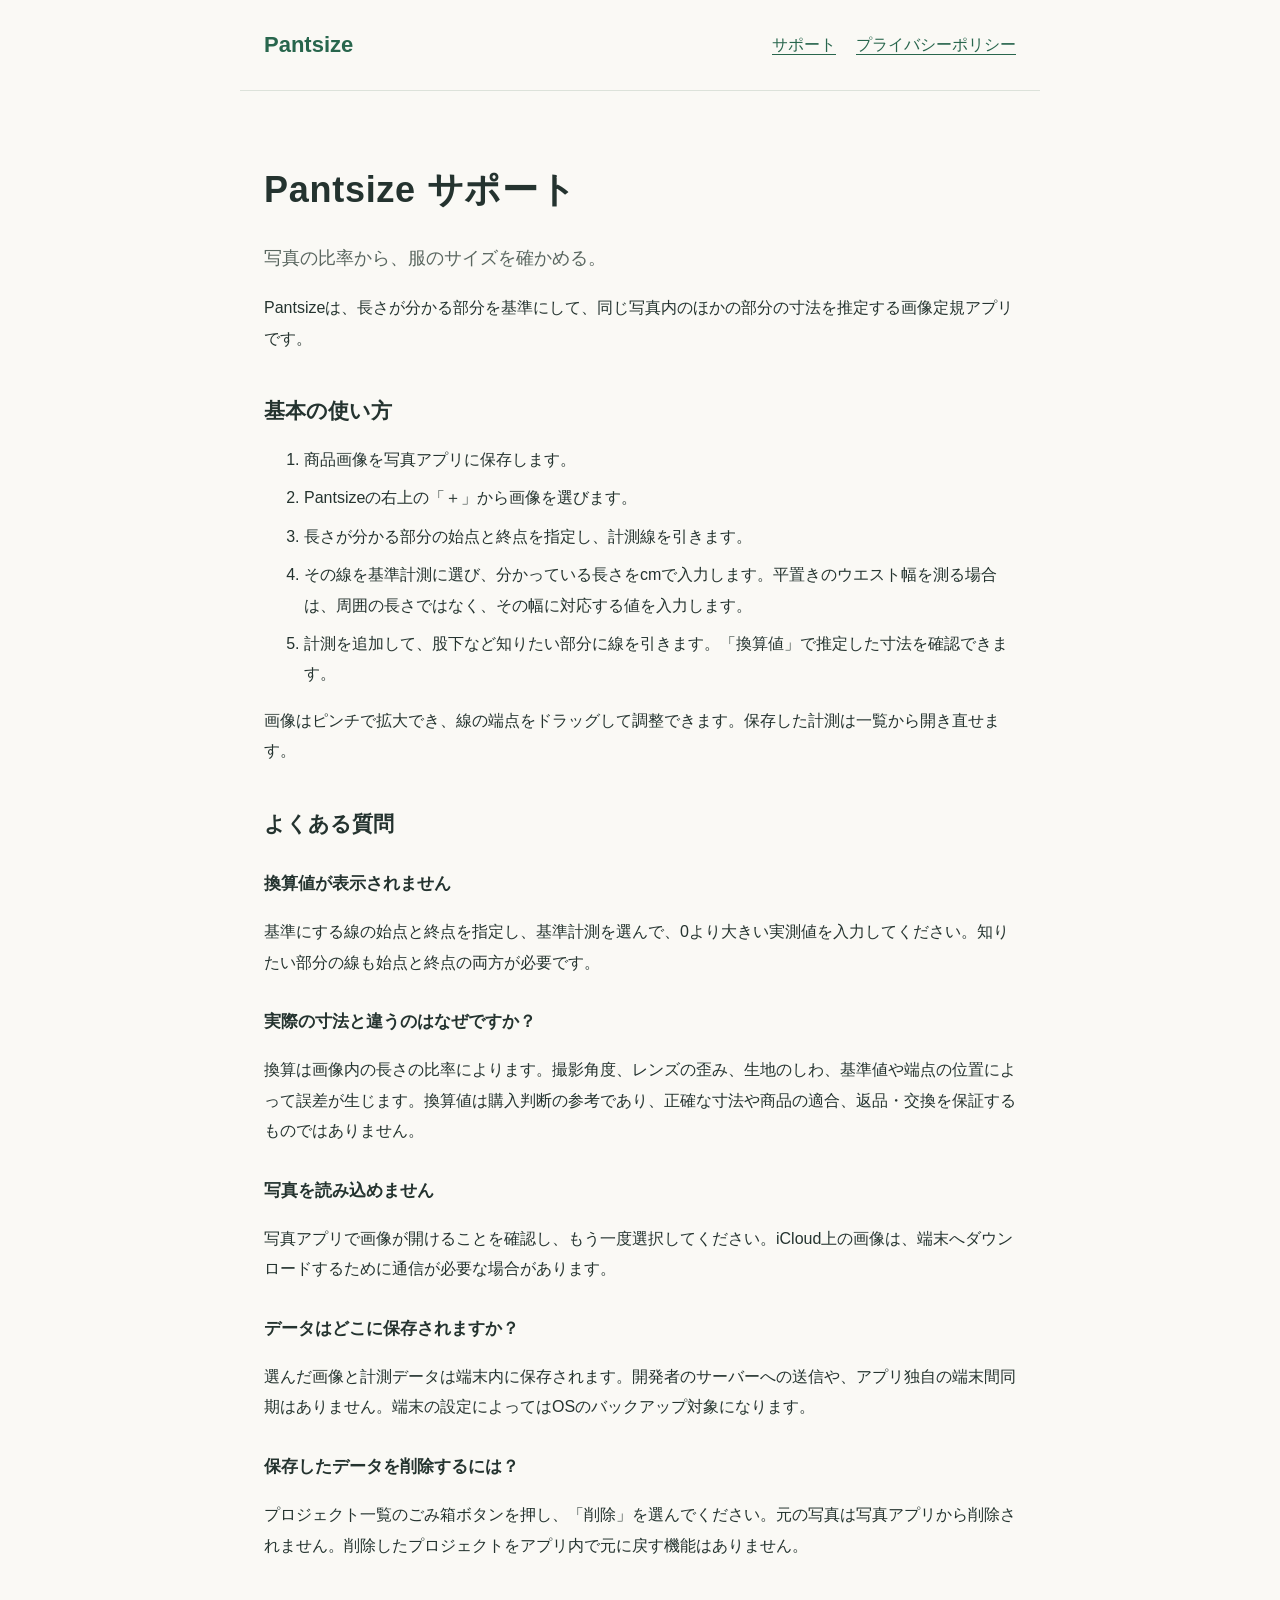
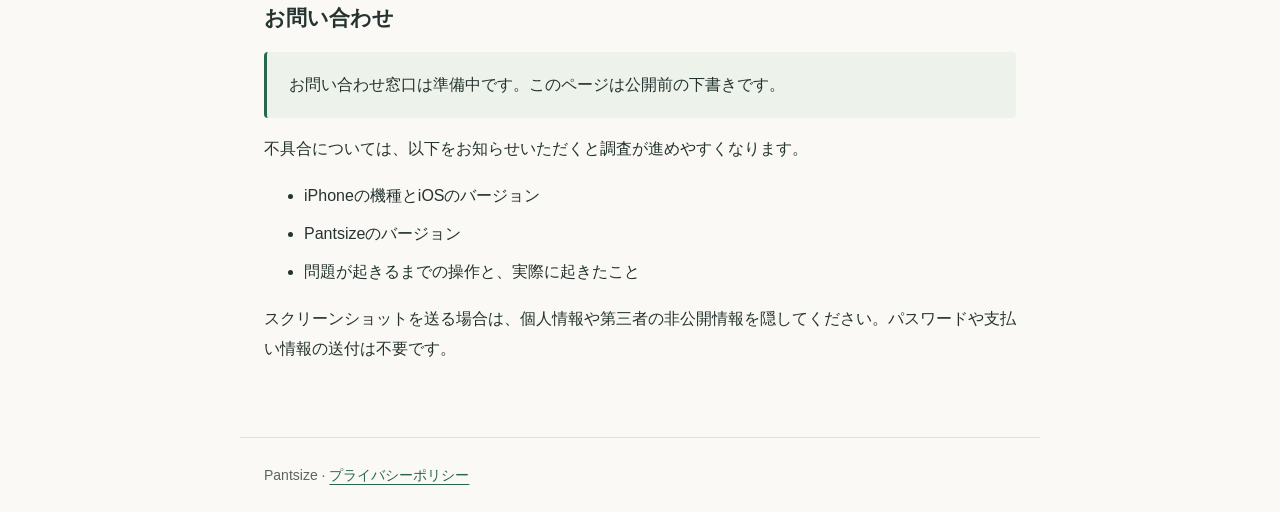
==== docs/site/index.html @ 0a53e317 "Initial import of Pantsize" ====
<!doctype html>
<html lang="ja">
<head><meta charset="utf-8"><meta name="viewport" content="width=device-width,initial-scale=1"><title>サポート | Pantsize</title><meta name="description" content="写真の比率から服の寸法を推定するPantsizeの使い方、よくある質問、お問い合わせ。"><link rel="stylesheet" href="style.css"></head>
<body>
<header><a class="brand" href="index.html">Pantsize</a><nav aria-label="ページ"><a href="index.html" aria-current="page">サポート</a><a href="privacy.html">プライバシーポリシー</a></nav></header>
<main>
<h1>Pantsize サポート</h1>
<p class="lead">写真の比率から、服のサイズを確かめる。</p>
<p>Pantsizeは、長さが分かる部分を基準にして、同じ写真内のほかの部分の寸法を推定する画像定規アプリです。</p>
<h2>基本の使い方</h2>
<ol><li>商品画像を写真アプリに保存します。</li><li>Pantsizeの右上の「＋」から画像を選びます。</li><li>長さが分かる部分の始点と終点を指定し、計測線を引きます。</li><li>その線を基準計測に選び、分かっている長さをcmで入力します。平置きのウエスト幅を測る場合は、周囲の長さではなく、その幅に対応する値を入力します。</li><li>計測を追加して、股下など知りたい部分に線を引きます。「換算値」で推定した寸法を確認できます。</li></ol>
<p>画像はピンチで拡大でき、線の端点をドラッグして調整できます。保存した計測は一覧から開き直せます。</p>
<h2>よくある質問</h2>
<h3>換算値が表示されません</h3><p>基準にする線の始点と終点を指定し、基準計測を選んで、0より大きい実測値を入力してください。知りたい部分の線も始点と終点の両方が必要です。</p>
<h3>実際の寸法と違うのはなぜですか？</h3><p>換算は画像内の長さの比率によります。撮影角度、レンズの歪み、生地のしわ、基準値や端点の位置によって誤差が生じます。換算値は購入判断の参考であり、正確な寸法や商品の適合、返品・交換を保証するものではありません。</p>
<h3>写真を読み込めません</h3><p>写真アプリで画像が開けることを確認し、もう一度選択してください。iCloud上の画像は、端末へダウンロードするために通信が必要な場合があります。</p>
<h3>データはどこに保存されますか？</h3><p>選んだ画像と計測データは端末内に保存されます。開発者のサーバーへの送信や、アプリ独自の端末間同期はありません。端末の設定によってはOSのバックアップ対象になります。</p>
<h3>保存したデータを削除するには？</h3><p>プロジェクト一覧のごみ箱ボタンを押し、「削除」を選んでください。元の写真は写真アプリから削除されません。削除したプロジェクトをアプリ内で元に戻す機能はありません。</p>
<section id="contact" aria-labelledby="contact-title"><h2 id="contact-title">お問い合わせ</h2>
<!-- 公開前に、ユーザー指定の問い合わせ先へ置き換える。 -->
<p class="notice">お問い合わせ窓口は準備中です。このページは公開前の下書きです。</p>
<p>不具合については、以下をお知らせいただくと調査が進めやすくなります。</p>
<ul><li>iPhoneの機種とiOSのバージョン</li><li>Pantsizeのバージョン</li><li>問題が起きるまでの操作と、実際に起きたこと</li></ul>
<p>スクリーンショットを送る場合は、個人情報や第三者の非公開情報を隠してください。パスワードや支払い情報の送付は不要です。</p></section>
</main><footer>Pantsize · <a href="privacy.html">プライバシーポリシー</a></footer>
</body></html>
---- docs/site/style.css ----
:root{color-scheme:light;--ink:#24332f;--muted:#59665f;--accent:#28664d;--paper:#faf9f5}*{box-sizing:border-box}body{margin:0;background:var(--paper);color:var(--ink);font-family:-apple-system,BlinkMacSystemFont,"Hiragino Sans","Noto Sans JP",sans-serif;line-height:1.9}header,main,footer{max-width:800px;margin:auto;padding:24px}header{display:flex;flex-wrap:wrap;align-items:center;justify-content:space-between;gap:16px;border-bottom:1px solid #dce2da}.brand{font-size:22px;font-weight:750;text-decoration:none}nav{display:flex;flex-wrap:wrap;gap:20px}a{color:var(--accent);text-underline-offset:4px}a:focus-visible{outline:3px solid var(--accent);outline-offset:5px}main{padding-top:48px;padding-bottom:56px}h1{font-size:clamp(26px,5vw,36px);line-height:1.5;letter-spacing:.02em}h2{font-size:21px;line-height:1.6;margin-top:40px}h3{font-size:17px;margin-top:28px}.lead{font-size:18px;color:var(--muted)}.date,footer{font-size:14px;color:var(--muted)}.notice{padding:18px 22px;background:#edf2eb;border-left:3px solid var(--accent);border-radius:4px}li{margin:8px 0}footer{border-top:1px solid #dce2da} @media(max-width:480px){header,main,footer{padding-left:20px;padding-right:20px}main{padding-top:28px}nav{gap:14px;font-size:14px}}
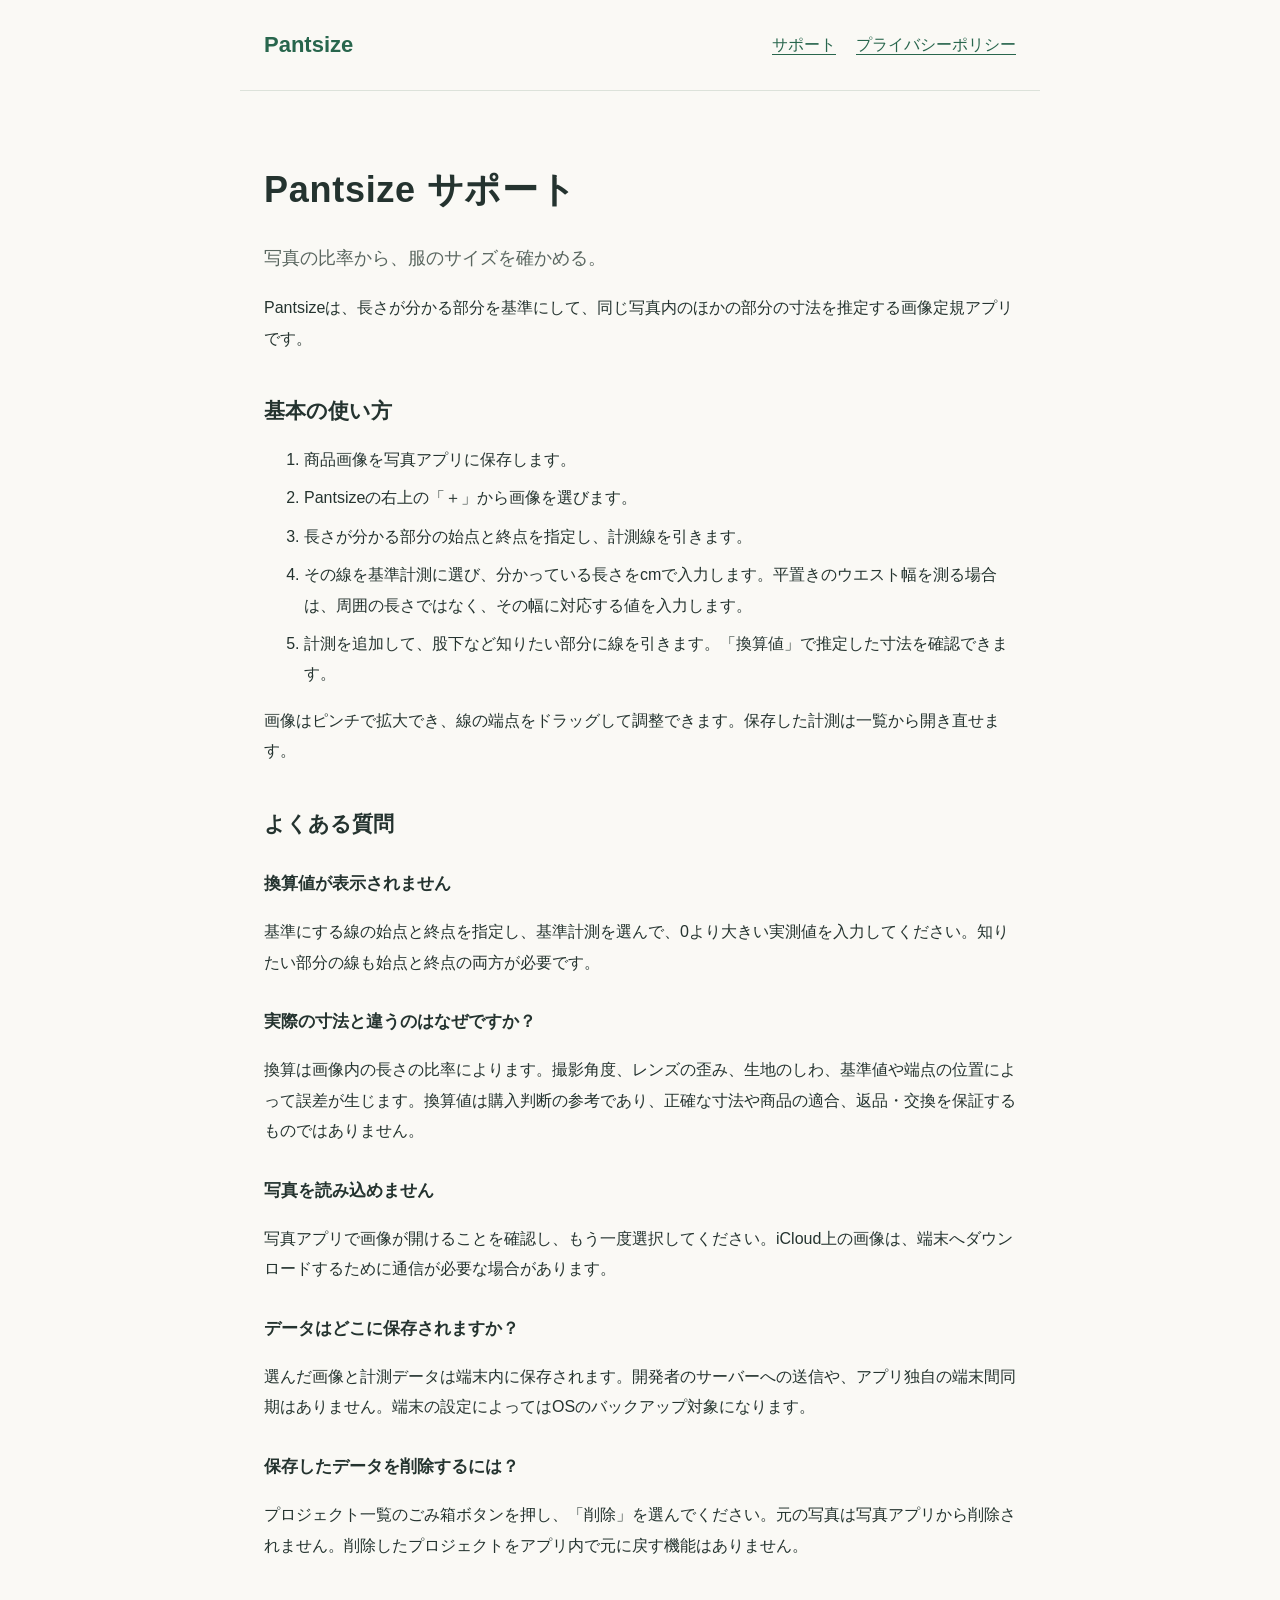
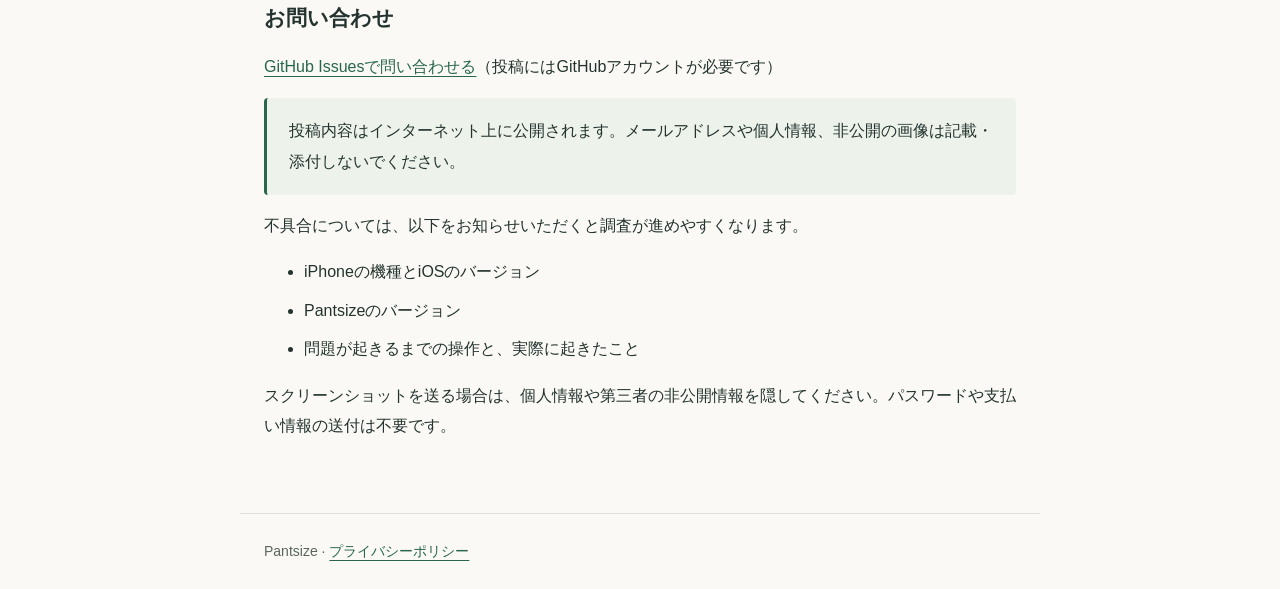
==== commit 8f479a77: "Publish support and privacy pages with GitHub Pages" ====
--- a/docs/site/index.html
+++ b/docs/site/index.html
@@ -17,8 +17,8 @@
 <h3>データはどこに保存されますか？</h3><p>選んだ画像と計測データは端末内に保存されます。開発者のサーバーへの送信や、アプリ独自の端末間同期はありません。端末の設定によってはOSのバックアップ対象になります。</p>
 <h3>保存したデータを削除するには？</h3><p>プロジェクト一覧のごみ箱ボタンを押し、「削除」を選んでください。元の写真は写真アプリから削除されません。削除したプロジェクトをアプリ内で元に戻す機能はありません。</p>
 <section id="contact" aria-labelledby="contact-title"><h2 id="contact-title">お問い合わせ</h2>
-<!-- 公開前に、ユーザー指定の問い合わせ先へ置き換える。 -->
-<p class="notice">お問い合わせ窓口は準備中です。このページは公開前の下書きです。</p>
+<p><a href="https://github.com/kondows95/pantsize/issues">GitHub Issuesで問い合わせる</a>（投稿にはGitHubアカウントが必要です）</p>
+<p class="notice">投稿内容はインターネット上に公開されます。メールアドレスや個人情報、非公開の画像は記載・添付しないでください。</p>
 <p>不具合については、以下をお知らせいただくと調査が進めやすくなります。</p>
 <ul><li>iPhoneの機種とiOSのバージョン</li><li>Pantsizeのバージョン</li><li>問題が起きるまでの操作と、実際に起きたこと</li></ul>
 <p>スクリーンショットを送る場合は、個人情報や第三者の非公開情報を隠してください。パスワードや支払い情報の送付は不要です。</p></section>
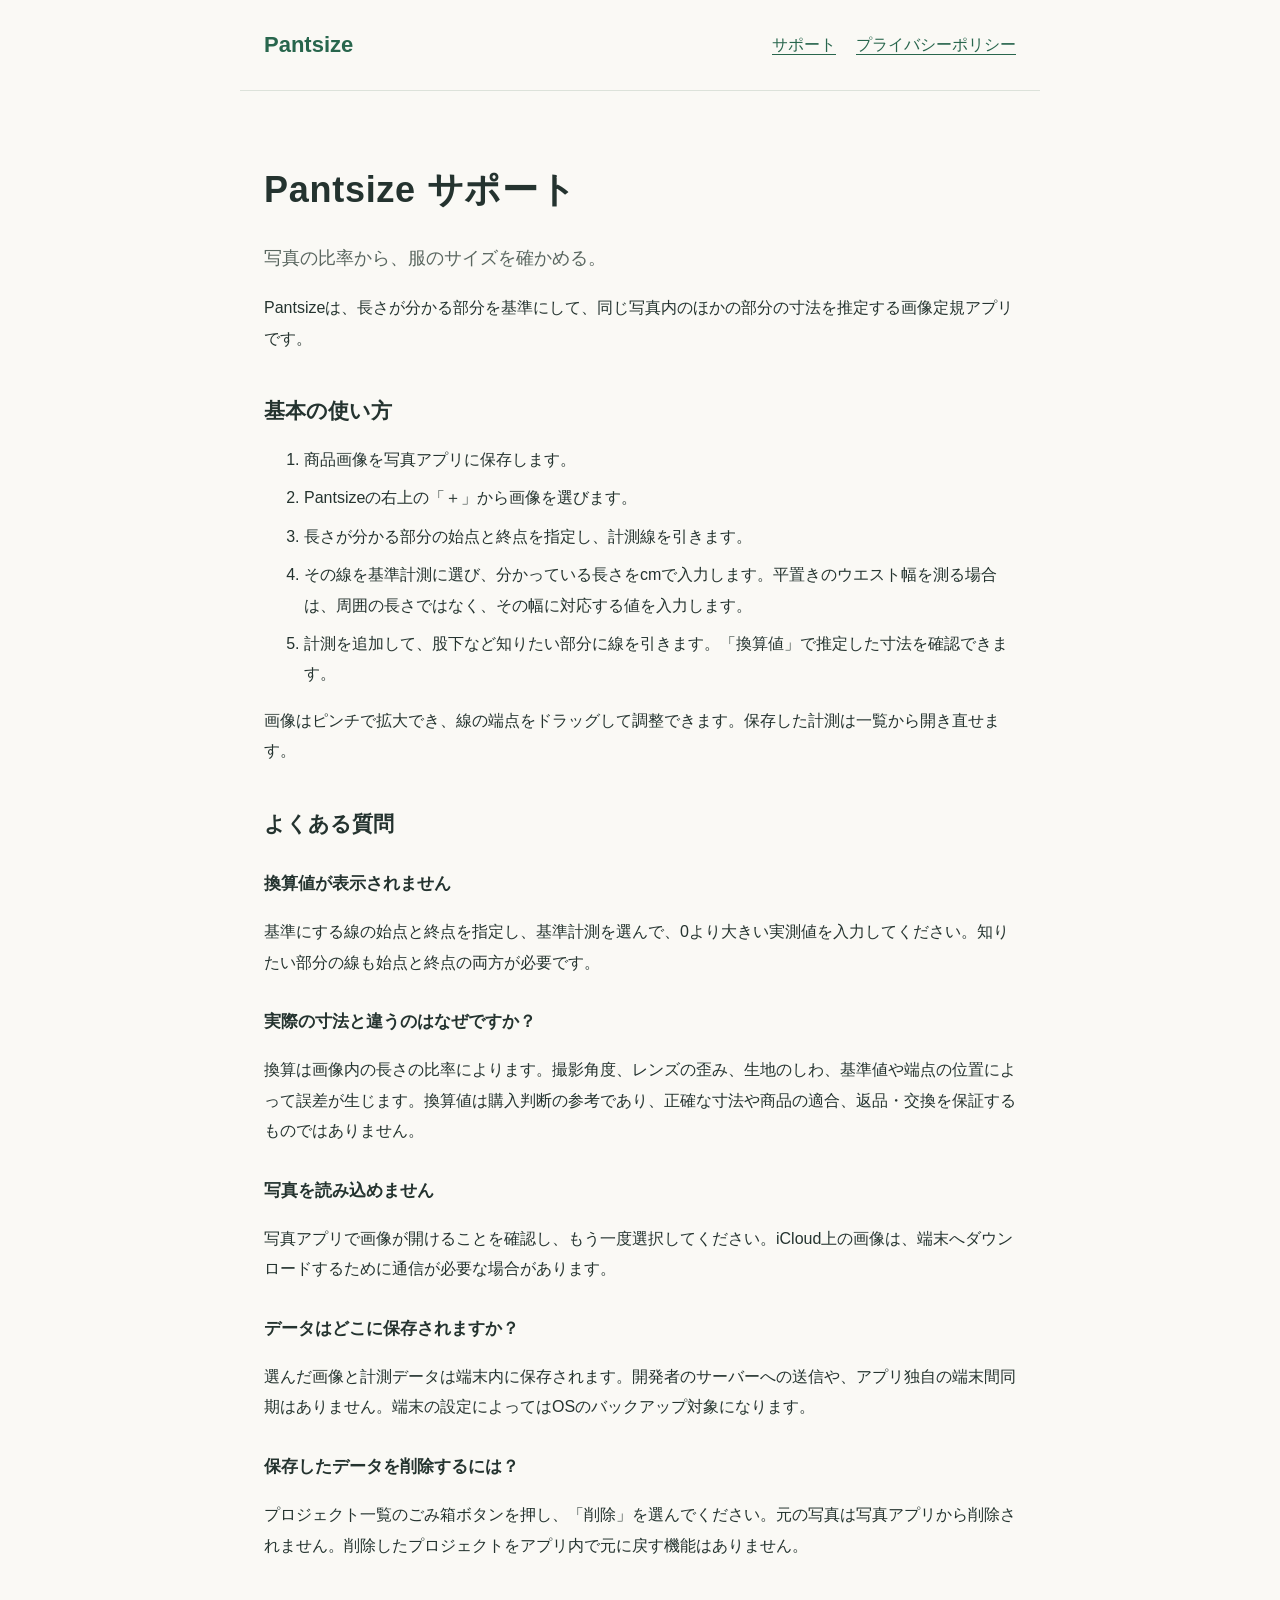
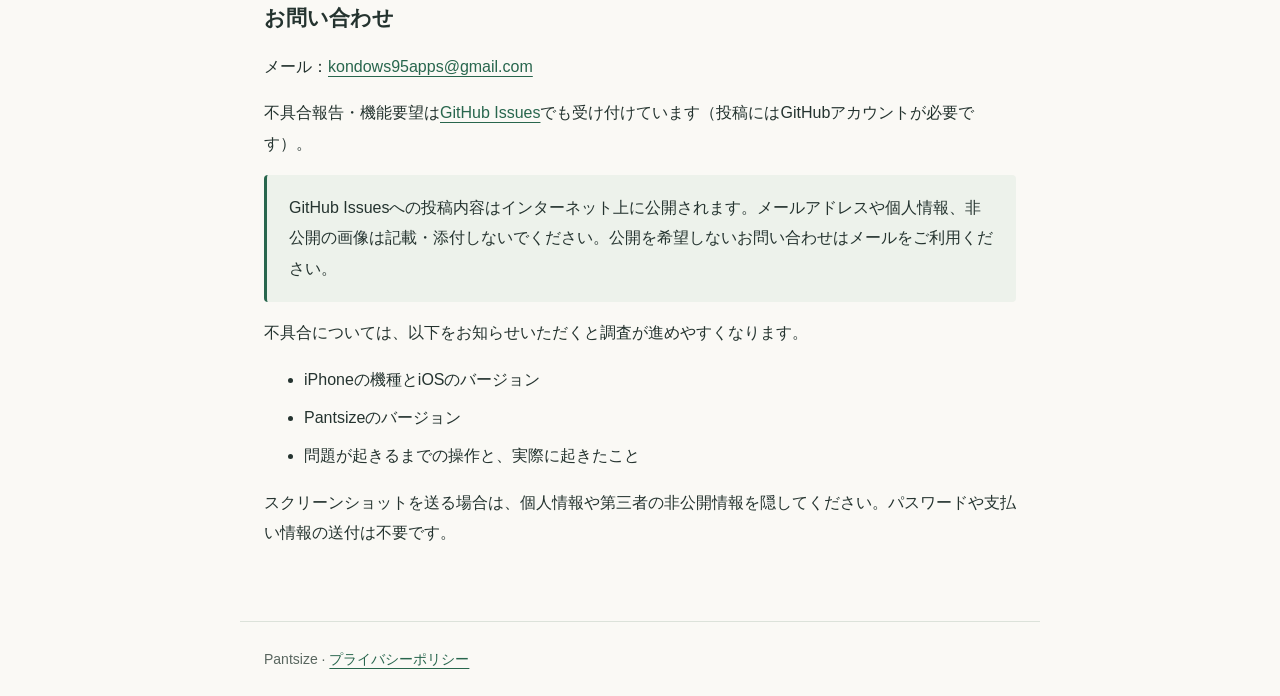
==== commit 0d7d3081: "Add email contact for app support" ====
--- a/docs/site/index.html
+++ b/docs/site/index.html
@@ -17,8 +17,9 @@
 <h3>データはどこに保存されますか？</h3><p>選んだ画像と計測データは端末内に保存されます。開発者のサーバーへの送信や、アプリ独自の端末間同期はありません。端末の設定によってはOSのバックアップ対象になります。</p>
 <h3>保存したデータを削除するには？</h3><p>プロジェクト一覧のごみ箱ボタンを押し、「削除」を選んでください。元の写真は写真アプリから削除されません。削除したプロジェクトをアプリ内で元に戻す機能はありません。</p>
 <section id="contact" aria-labelledby="contact-title"><h2 id="contact-title">お問い合わせ</h2>
-<p><a href="https://github.com/kondows95/pantsize/issues">GitHub Issuesで問い合わせる</a>（投稿にはGitHubアカウントが必要です）</p>
-<p class="notice">投稿内容はインターネット上に公開されます。メールアドレスや個人情報、非公開の画像は記載・添付しないでください。</p>
+<p>メール：<a href="mailto:kondows95apps@gmail.com">kondows95apps@gmail.com</a></p>
+<p>不具合報告・機能要望は<a href="https://github.com/kondows95/pantsize/issues">GitHub Issues</a>でも受け付けています（投稿にはGitHubアカウントが必要です）。</p>
+<p class="notice">GitHub Issuesへの投稿内容はインターネット上に公開されます。メールアドレスや個人情報、非公開の画像は記載・添付しないでください。公開を希望しないお問い合わせはメールをご利用ください。</p>
 <p>不具合については、以下をお知らせいただくと調査が進めやすくなります。</p>
 <ul><li>iPhoneの機種とiOSのバージョン</li><li>Pantsizeのバージョン</li><li>問題が起きるまでの操作と、実際に起きたこと</li></ul>
 <p>スクリーンショットを送る場合は、個人情報や第三者の非公開情報を隠してください。パスワードや支払い情報の送付は不要です。</p></section>
